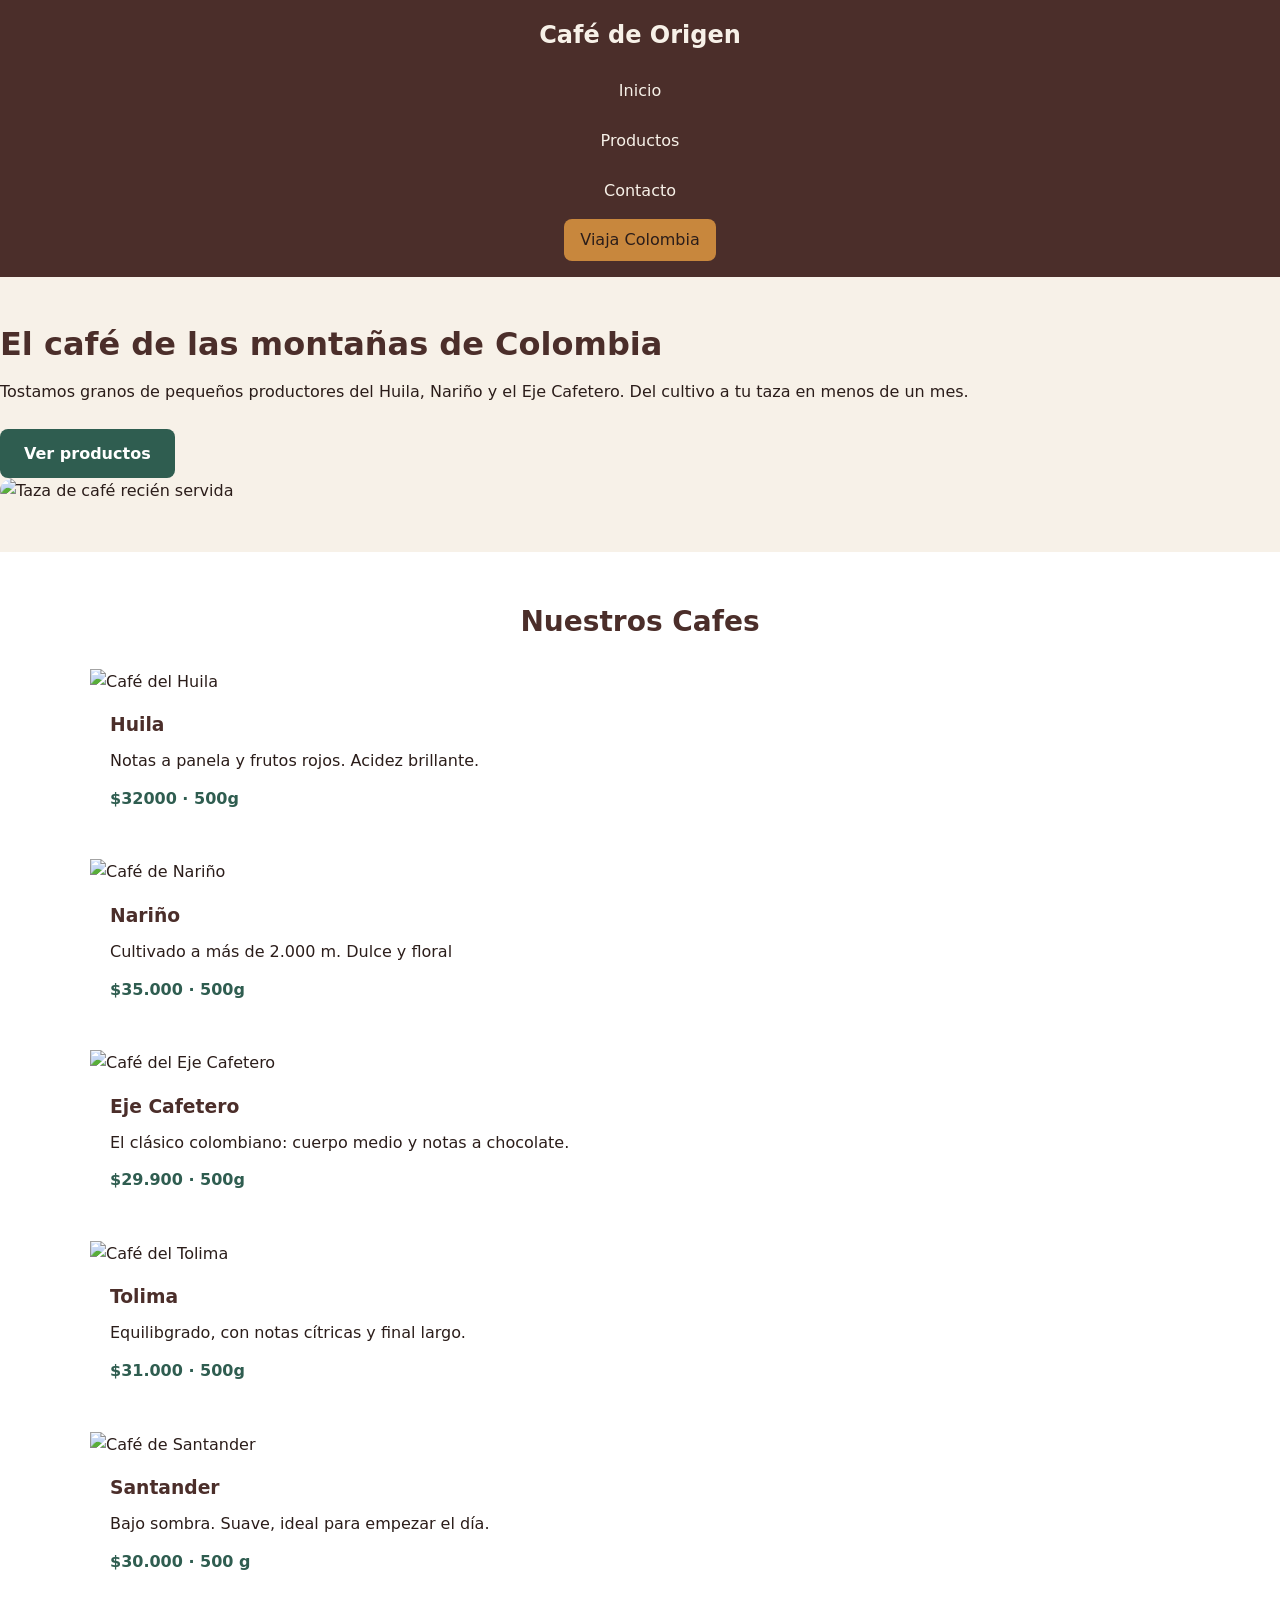
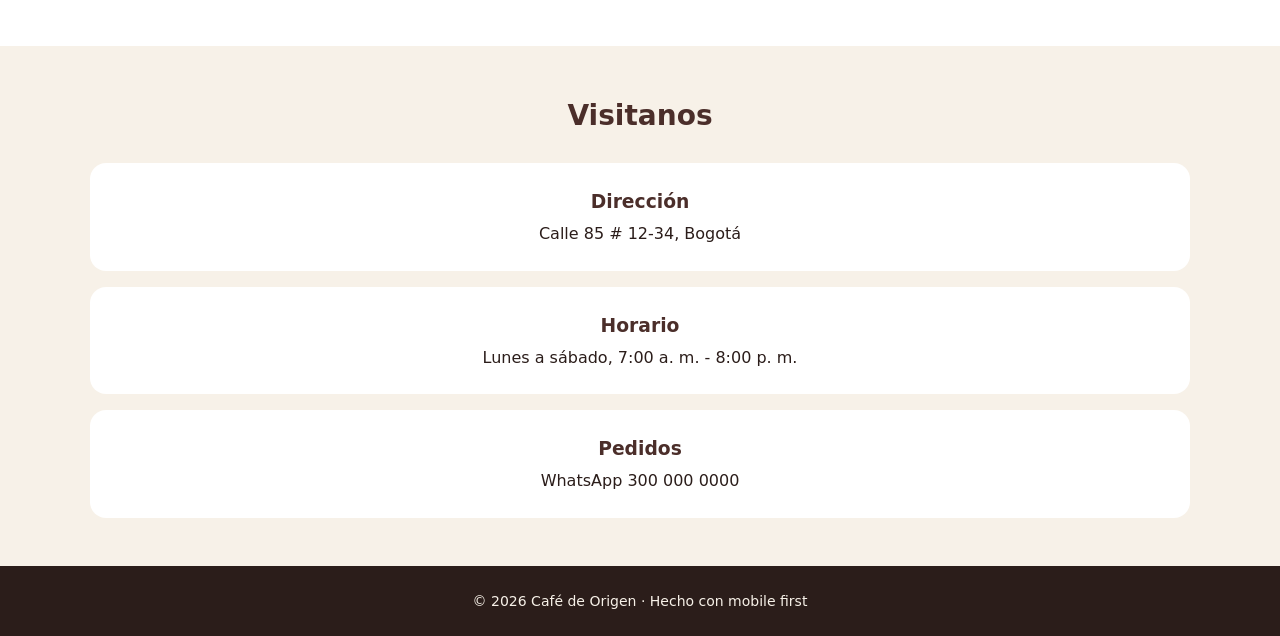
==== index.html @ b89c8080 "Estilos base mobile first" ====
<!DOCTYPE html>
<html lang="en">

<head>
    <meta charset="UTF-8">
    <meta name="viewport" content="width=device-width, initial-scale=1.0">
    <title>Document</title>
    <link rel="stylesheet" href="CSS/estilos.css">
</head>

<body>
    <header class="encabezado">
        <div class="contenedor encabezado_contenido">
            <a href="#inicio" class="logo"> Café de Origen</a>
            <nav>
                <ul class="nav_lista">
                    <li><a href="#inicio">Inicio</a></li>
                    <li><a href="#productos">Productos</a></li>
                    <li><a href="#contactos">Contacto</a></li>
                    <li><a href="viajacolombia/index2.html" class="nav_destacado">Viaja Colombia</a></li>
                </ul>
            </nav>
        </div>
    </header>
    <main>
        <section class="hero" id="inicio">
            <div class="contenedor_hero_contenido">
                <div class="hero_texto">
                    <h1>El café de las montañas de Colombia</h1>
                    <p>Tostamos granos de pequeños productores del Huila, Nariño y el Eje
                        Cafetero. Del cultivo a tu taza en menos de un mes.</p>
                    <a href="#productos" class="boton">Ver productos</a>
                </div>
                <img class="hero_imagen" src="https://placehold.co/800x600/4b2e2a/f7f1e8.png?text=Cafe+de+Origen"
                    alt="Taza de café recién servida">
            </div>
        </section>

        <section class="productos" id="productos">
            <div class="contenedor">
                <h2>Nuestros Cafes</h2>
                <div class="tarjetas">
                    <article class="tarjeta">
                        <img src="https://encrypted-tbn0.gstatic.com/images?q=tbn:ANd9GcSd9t0c41H-iWViqeWEOMtw54vsH8RcRGaJYO0pfnEdgQ&s=10" alt="Café del Huila">
                        <div class="tarjeta_cuerpo">
                            <h3>Huila</h3>
                            <p>Notas a panela y frutos rojos. Acidez brillante.</p>
                            <span class="precio">$32000 · 500g</span>
                        </div>
                    </article>
                    <article class="tarjeta">
                        <img src="https://www.esariri.com/wp-content/uploads/2022/11/Diseno-sin-titulo-20.jpg" alt="Café de Nariño">
                        <div class="tarjeta_cuerpo">
                            <h3>Nariño</h3>
                            <p>Cultivado a más de 2.000 m. Dulce y floral</p>
                            <span class="precio">$35.000 · 500g</span>
                        </div>
                    </article>
                    <article class="tarjeta">
                        <img src="https://encrypted-tbn0.gstatic.com/images?q=tbn:ANd9GcTx9-cH7yEe519xaLNB5GyUQt31lmpfrHeGV1wil9m_aDUy_EIYclxgkJ1l&s=10"
                            alt="Café del Eje Cafetero">
                        <div class="tarjeta_cuerpo">
                            <h3>Eje Cafetero</h3>
                            <p>El clásico colombiano: cuerpo medio y notas a chocolate.</p>
                            <span class="precio">$29.900 · 500g</span>
                        </div>
                    </article>
                    <article class="tarjeta">
                        <img src="https://encrypted-tbn0.gstatic.com/images?q=tbn:ANd9GcQ6ZbjN-7eXLamG6uQ9V7YHJMujDbkQuMcPjTJkKE5ZBpv4rhB8bZq4zOg&s=10" alt="Café del Tolima">
                        <div class="tarjeta_cuerpo">
                            <h3>Tolima</h3>
                            <p>Equilibgrado, con notas cítricas y final largo.</p>
                            <span class="precio">$31.000 · 500g</span>
                        </div>
                    </article>
                    <article class="tarjeta">
                        <img src="https://caracol.com.co/resizer/v2/JRFU2AOCLJDH3PEPNENI4HHEOI.jpg?auth=d403d72ac9c3bd6de8f611a2ee1b6bd632b59bd083da07fdf68366c9f8f3ebe7"
                            alt="Café de Santander">
                        <div class="tarjeta_cuerpo">
                            <h3>Santander</h3>
                            <p>Bajo sombra. Suave, ideal para empezar el día.</p>
                            <span class="precio">$30.000 · 500 g</span>
                        </div>
                    </article>
                </div>
            </div>
        </section>

        <section class="contacto" id="contacto">
            <div class="contenedor">
                <h2>Visitanos</h2>
                <div class="contacto_grid">
                    <div class="contacto_bloque">
                        <h3>Dirección</h3>
                        <p>Calle 85 # 12-34, Bogotá</p>
                    </div>
                    <div class="contacto_bloque">
                        <h3>Horario</h3>
                        <p>Lunes a sábado, 7:00 a. m. - 8:00 p. m.</p>
                    </div>
                    <div class="contacto_bloque">
                        <h3>Pedidos</h3>
                        <p>WhatsApp 300 000 0000</p>
                    </div>
                </div>
            </div>
        </section>
    </main>
    <footer class="footer">
    <p>© 2026 Café de Origen · Hecho con mobile first</p>
    </footer>

</body>
</html>
---- CSS/estilos.css ----
*{
    box-sizing: border-box;
    margin: 0;
    padding: 0
}
html{
    font-size: 100%;
    scroll-behavior: smooth
}
body{
    font-family: system-ui,"Segoe UI", Roboto, Arial, sans-serif;
    font-size: 1rem;
    line-height: 1.6;
    color: #2b1d1a;
    background-color: #f7f1e8
}
a{
    color:inherit;
    text-decoration: none
}
ul{
    list-style: none
}
h2{
    font-size: 1.75rem;
    color: #4b2e2a;
    text-align: center;
    margin-bottom: 1.5rem
}
img {
 max-width: 100%;
 height: auto;
 display: block
}
.contenedor{
    width: 90%;
    max-width: 1100px;
    margin: 0 auto
}
.encabezado{
    background-color: #4b2e2a;
    color: #f7f1e8;
    padding: 1rem 0
}
.encabezado_contenido{
    display: flex;
    flex-direction: column;
    align-items: center;
    gap: 1rem
}
.logo{
    font-size: 1.5rem;
    font-weight: 700
}
.nav_lista{
    display: flex;
    flex-direction: column;
    align-items: center;
    gap: 0.5rem
}
.nav_lista a{
    display: block;
    padding: 0.5rem 1rem;
    border-radius: 0.5rem;
}
.nav_lista a:hover{
    background-color: rgba(255,255,255,0.15);
}
.nav_destacado {
    background-color: #c8873d;
    color: #2b1d1a;
    font-weight: 7000
}
.hero{
    padding: 3rem 0
}
.hero_contenido{
    display: grid;
    gap: 2rem
}
.hero h1{
    font-size: 2rem;
    line-height: 1.2;
    color: #4b2e2a;
    margin-bottom: 1rem;
}
.hero p{
    margin-bottom: 1.5rem;
}
.boton{
    display: inline-block;
    background-color: #2f5d50;
    color: #ffffff;
    padding: 0.75rem 1.5rem;
    border-radius: 0.5rem;
    font-weight: 700
}
.hero_imagen{
    border-radius: 1rem;
}
.productos{
    background-color: #ffffff;
    padding: 3rem 0
}
.tarjetas{
    display: grid;
    grid-template-columns: 1fr;
    gap: 1.5rem
}
.tarjeta_cuerpo{
    padding: 1rem 1.25rem 1.5rem
}
.tarjeta h3{
    color: #4b2e2a;
    margin-bottom: 0.5rem;
}
.precio{
    display: block;
    margin-top: 0.75rem;
    font-weight: 700;
    color: #2f5d50;
}
.contacto{
    padding: 3rem 0
}
.contacto_grid{
    display: flex;
    flex-direction: column;
    gap: 1rem
}
.contacto_bloque{
    background-color: #ffffff;
    padding: 1.5rem;
    border-radius: 1rem;
    text-align: center
}
.contacto_bloque h3{
    color: #4b2e2a;
    margin-bottom: 0.25rem
}
.footer{
    background-color: #2b1d1a;
    color: #f7f1e8;
    text-align: center;
    padding: 1.5rem 0;
    font-size: 0.875rem
}
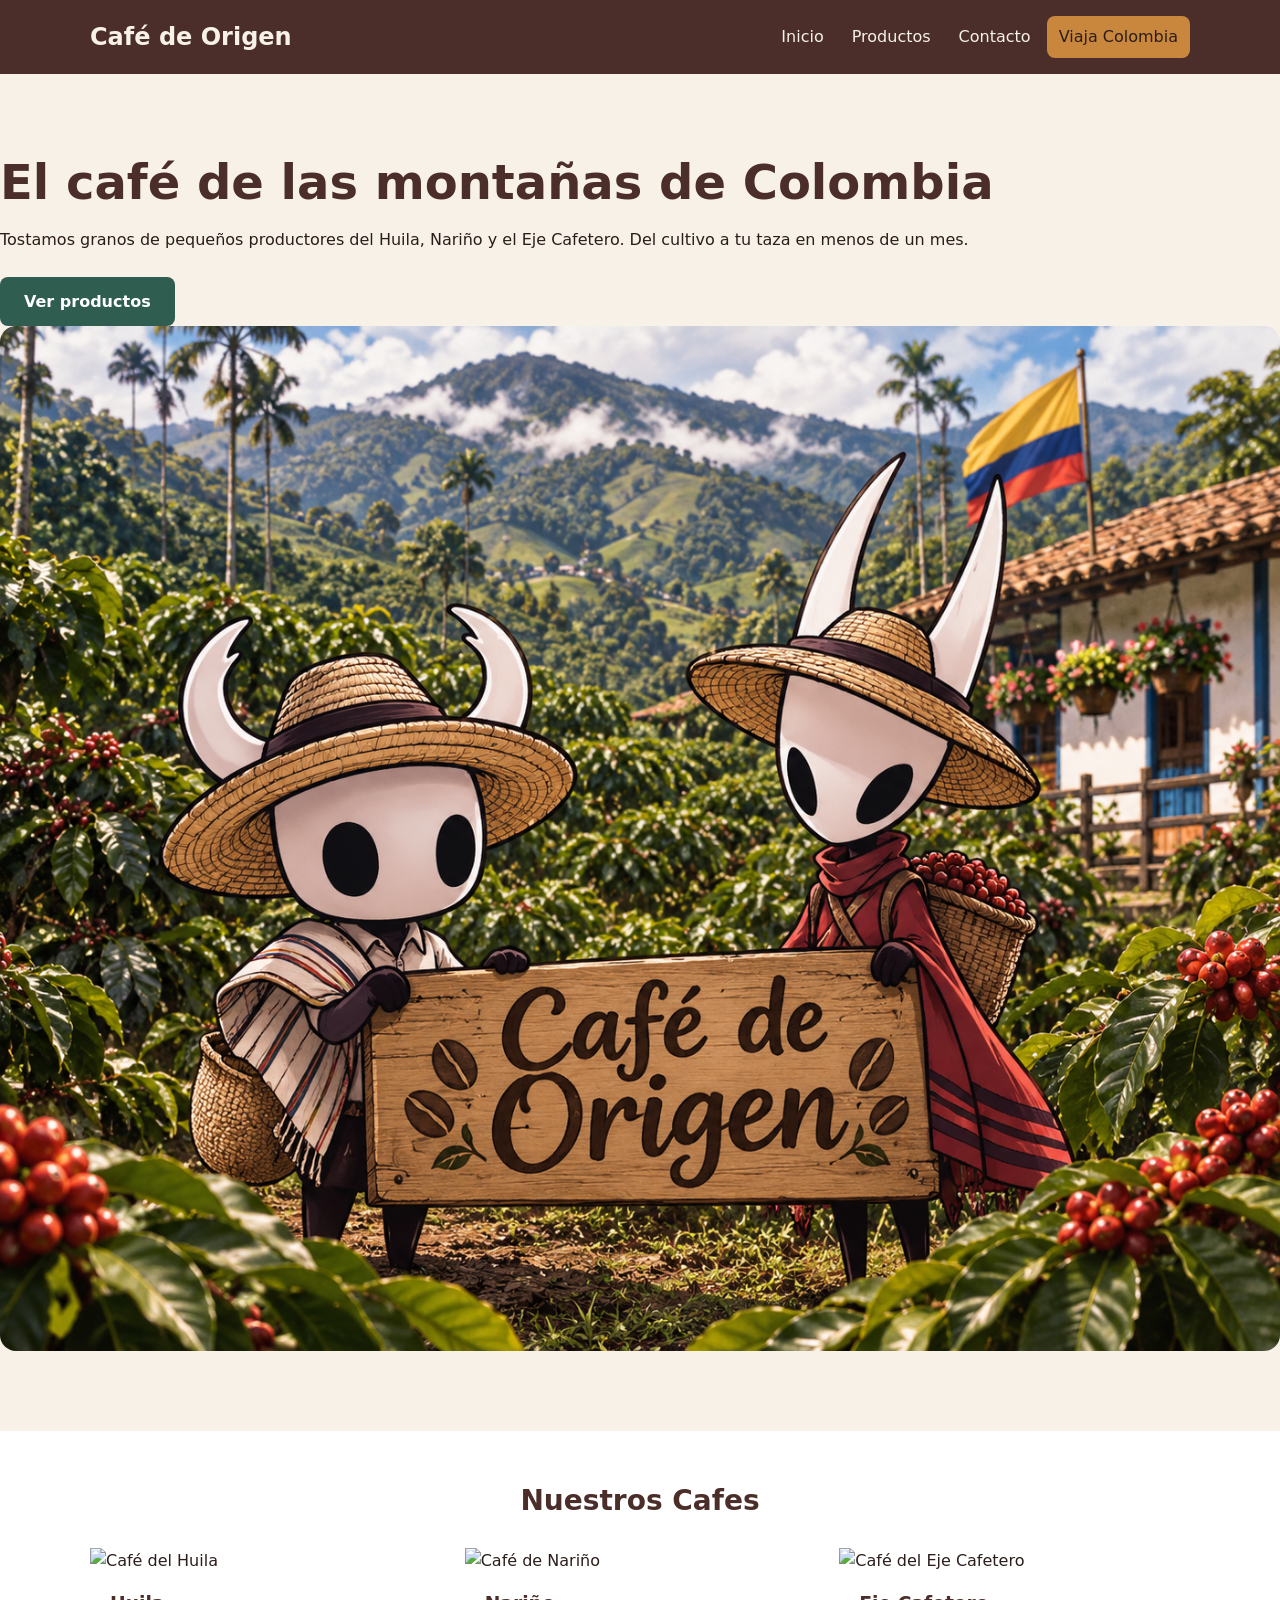
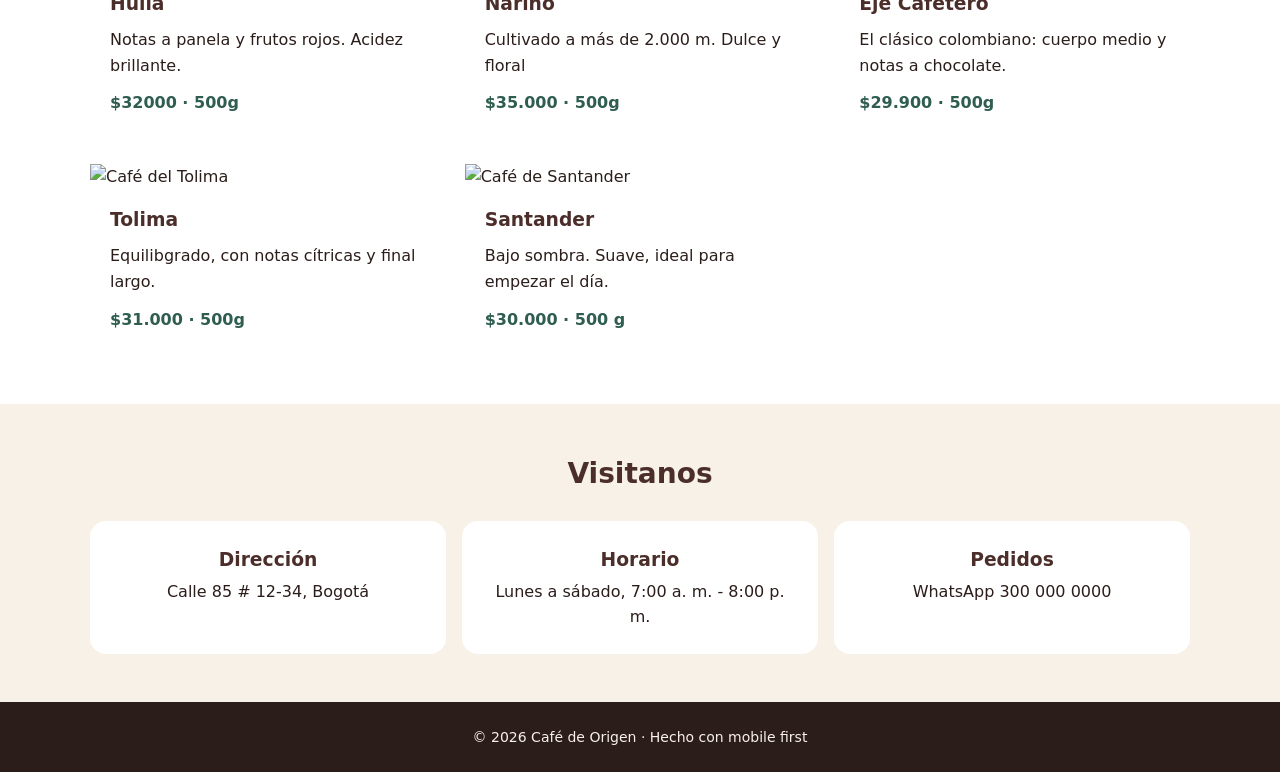
==== commit 054cb75a: "Imagen de Cafe de Origen nueva" ====
--- a/index.html
+++ b/index.html
@@ -31,7 +31,7 @@
                         Cafetero. Del cultivo a tu taza en menos de un mes.</p>
                     <a href="#productos" class="boton">Ver productos</a>
                 </div>
-                <img class="hero_imagen" src="https://placehold.co/800x600/4b2e2a/f7f1e8.png?text=Cafe+de+Origen"
+                <img class="hero_imagen" src="IMG/Cafe de Origen.png"
                     alt="Taza de café recién servida">
             </div>
         </section>
--- a/CSS/estilos.css
+++ b/CSS/estilos.css
@@ -145,3 +145,43 @@
     padding: 1.5rem 0;
     font-size: 0.875rem
 }
+@media (min-width: 768px){
+.encabezado_contenido{
+    flex-direction: row;
+    justify-content: space-between
+}
+.nav_lista{
+    flex-direction: row;
+    gap: 0.25rem
+}
+.nav_lista a{
+    padding: 0.5rem 0.75rem;
+}
+.hero h1{
+    font-size: 2.5rem;
+}
+.tarjetas{
+    grid-template-columns: repeat(2,1fr)
+}
+.contacto_grid{
+    flex-direction: row
+}
+.contacto_bloque{
+    flex: 1
+}
+}
+@media(min-width: 1024px){
+.hero {
+ padding: 5rem 0
+ }
+ .hero__contenido {
+ grid-template-columns: 1fr 1fr;
+ align-items: center
+ }
+ .hero h1 {
+ font-size: 3rem
+ }
+ .tarjetas {
+ grid-template-columns: repeat(3, 1fr)
+ }
+}
